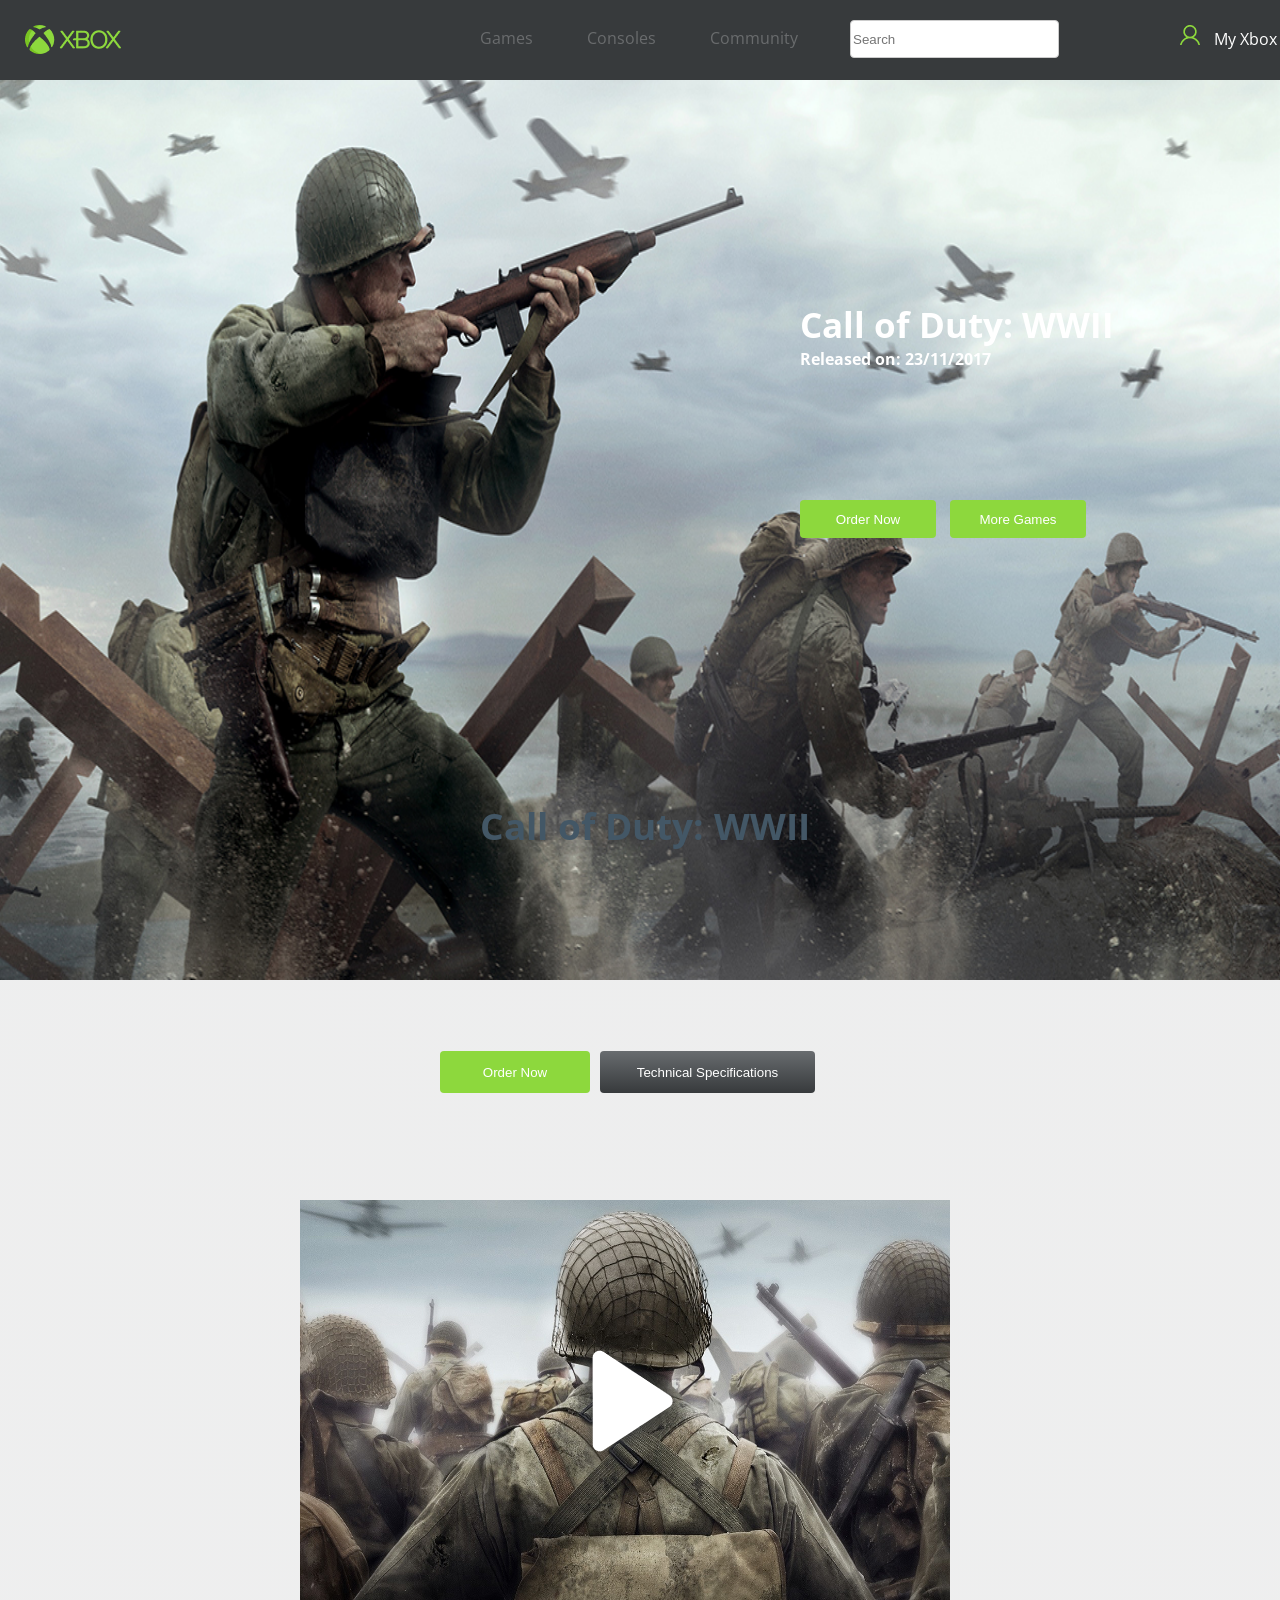
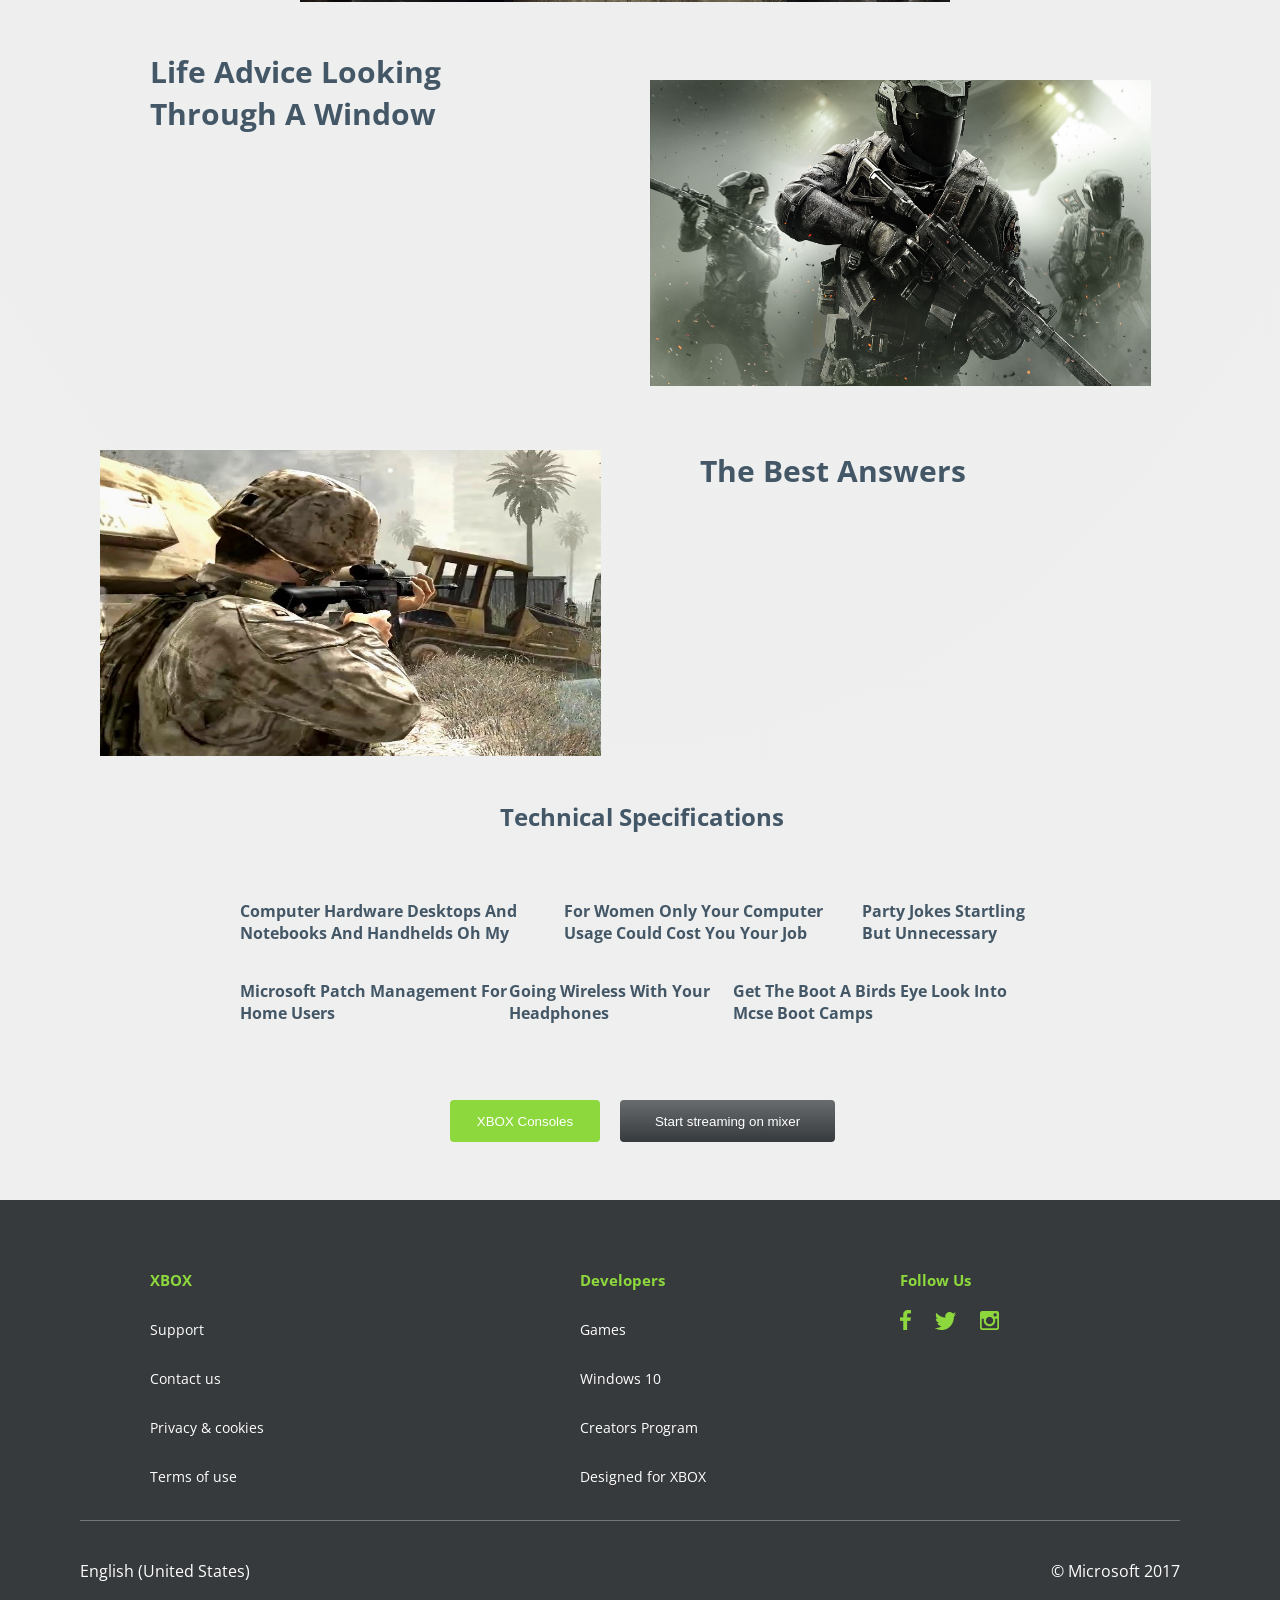
==== page2/index.html @ e5c8825f "first commit" ====
<!doctype html>
<html lang="en">
<head>
    <meta charset="UTF-8">
    <meta name="viewport"
          content="width=device-width, user-scalable=no, initial-scale=1.0, maximum-scale=1.0, minimum-scale=1.0">
    <meta http-equiv="X-UA-Compatible" content="ie=edge">
    <title>Next Page</title>
    <link rel="stylesheet" href="style.css">
</head>
<body>
<img src="./image/soldat.png" alt="" class="main">
<header>
    <div class="container">
        <div class="logo">
            <img src="./image/xbox.png" alt="" class="logotip">
        </div>
        <div class="menu">
            <a href="#">Games</a>
            <a href="#">Consoles</a>
            <a href="#">Community</a>

        </div>
        <div class="inputs">
            <input type="text" placeholder="Search">
        </div>
        <div class="users">
            <img src="./image/user.png" alt="">
            <a href="#">My Xbox</a>
        </div>
    </div>
</header>
<div class="container">
    <div class="centertext">
        <h3>Call of Duty: WWII</h3>
        <h4>Released on: 23/11/2017</h4>
    </div>
    <div class="buttons">
        <button class="button1">Order Now</button>
        <button class="button2">More  Games</button>
    </div>
</div>
<div class="container">
    <div class="center">
    <div class="text">
        <h3>Call of Duty: WWII</h3>
        <button class="button3">Order Now</button>
        <button class="button4">Technical Specifications</button>
    </div>
        <div class="soldaty">
            <img src="./image/soldy.png" alt="" class="one">
            <img src="./image/strela.png" alt="" class="strelka">
        </div>
    </div>
    <div class="weare">
        <h3>Life Advice Looking Through A Window</h3>
        <img src="./image/bot.png" alt="" class="boty">
    </div>
    <div class="weare2">
        <img src="./image/gun.png" alt="" class="obrez">
        <h3>The Best Answers</h3>
    </div>
</div>
<div class="container">
    <div class="predfooter">
        <h2>Technical Specifications</h2>
        <div class="ones">
            <p>Computer Hardware Desktops And Notebooks And Handhelds Oh My</p>
            <p>For Women Only Your Computer Usage Could Cost You Your Job</p>
            <p>Party Jokes Startling But Unnecessary</p>
        </div>
        <div class="second">
            <p>Microsoft Patch Management For Home Users</p>
            <p>Going Wireless With Your Headphones</p>
            <p>Get The Boot A Birds Eye Look Into Mcse Boot Camps</p>
        </div>
        <div class="buttony">
            <button class="button5">XBOX Consoles</button>
            <button class="button6">Start streaming on mixer</button>
        </div>
    </div>
</div>
<footer>
    <div class="container">
        <div class="main-block">
            <div class="box-11">
                <h5>XBOX</h5>
                <a href="#">Support</a>
                <a href="#">Contact us</a>
                <a href="#">Privacy & cookies</a>
                <a href="#">Terms of use</a>
            </div>
            <div class="box-12">
                <h5>Developers</h5>
                <a href="#">Games</a>
                <a href="#">Windows 10</a>
                <a href="#">Creators Program</a>
                <a href="#">Designed for XBOX</a>
            </div>
            <div class="box-13">
                <h5>Follow Us</h5>
                <a href="#"><img src="./image/Faacebook.png" alt=""></a>
                <a href="#"><img src="./image/Twitter.png" alt=""></a>
                <a href="#"><img src="./image/Instagram.png" alt=""></a>
            </div>
            <div class="line">
                <div>
                    <p class="pio">English (United States)</p>
                    <p class="pit"> © Microsoft 2017</p>
                </div>

            </div>
        </div>
    </div>
</footer>
</body>
</html>
---- page2/style.css ----
@import url('https://fonts.googleapis.com/css2?family=Open+Sans:wght@300&display=swap');
*{
    margin: 0 auto;
    box-sizing: border-box;
}
.main{
    position: absolute;
    top: 80px;
    width: 100%;
    height: 100vh;
}
header{
    position: absolute;
    top: 0;
    width: 100%;
    height: 80px;
    background: #373A3C;
}
.logo{
    position: absolute;
    top: 25px;
    left: 25px;
}
.container{
    font-family: 'Open Sans', sans-serif;
}
.menu {
    position: absolute;
    left: 430px;
    opacity: 0.5;
    top: 27px;
}
.menu a{
    color: rgba(255, 255, 255, 0.5);
    text-decoration: none;
    margin-left: 50px;
}
.inputs input{
    position: absolute;
    width: 209px;
    height: 38px;
    left: 850px;
    top: 20px;
    background: #FFFFFF;
    border: 1px solid #CCCCCC;
    box-sizing: border-box;
    border-radius: 4px;
}
.users{
    position: absolute;
    left: 1180px;
    top: 25px;
}
.users a{
    color: white;
    text-decoration: none;
    margin-left: 10px;
}
.centertext{
    position: absolute;
    color: white;
    top: 300px;
    left: 800px;
    font-size: 30px;
}
.centertext h4{
    font-size: 16px;
}
.buttons{
    position: absolute;
    top: 500px;
    left: 800px;

}
.button1{
    width: 136px;
    height: 38px;
    background: #8DD83D;
    border: 0;
    border-radius: 4px;
    color: white;
}
.button2{
    width: 136px;
    height: 38px;
    background: #8DD83D;
    border: 0;
    border-radius: 4px;
    margin-left: 10px;
    color: white;
}
.center{
    width: 100%;
    height: 2800px;
    background: radial-gradient(100% 100% at 50% 0%, rgba(76, 80, 82, 0.1) 0%, rgba(95, 98, 101, 0.1) 100%);
}
.text{
    position: absolute;
    top: 800px;
    color: #435766;
    left: 480px;
    font-size: 32px;
}
.text button{
    margin-top: 200px;
}
.button3{
    position: absolute;
    background: #8DD83D;
    width: 150px;
    height: 42px;
    border: none;
    border-radius: 4px;
    color: white;
    left: -40px;
}
.button4{
    position: absolute;
    background: linear-gradient(180deg, #686C6F 0%, #373A3C 100%);
    width: 215px;
    height: 42px;
    left: 120px;
    border: none;
    border-radius: 4px;
    color: white;
}
.soldaty{
    position: absolute;
    top: 1200px;
    left: 300px;
}
.one{
    position: absolute;
    width: 650px;
    height:402px;
}
.strelka{
    position: absolute;
    top: 130px;
    left: 270px;
}
.weare{
    position: absolute;
    color: #435766;
    top: 1650px;
    font-size: 26px;
    width: 300px;
    left: 150px;
}
.boty{
    position: absolute;
    height: 306px;
    width: 501px;
    left: 500px;
    top: 30px;

}
.weare2{
    position: absolute;
    color: #435766;
    top: 2500px;

}
.obrez{
    position: absolute;
    width: 501px;
    height: 306px;
    top: -450px;
    left: 100px;
}
.weare2 h3{
     position: absolute;
    left: 700px;
    top: -450px;
    width: 400px;
    font-size: 30px;
}
.ones{
    position: absolute;
    display: flex;
    justify-content: space-between;
    width: 800px;
    top: 2500px;
    left: 240px;
    color: #435766;
    font-weight: bold;

}
.second{
    position: absolute;
    display: flex;
    justify-content: space-between;
    width: 800px;
    top: 2580px;
    left: 240px;
    color: #435766;
    font-weight: bold;

}
.predfooter h2{
    position: absolute;
    top: 2400px;
    left: 500px;
    color: #435766;
}
.button5{
    position: absolute;
    background: #8DD83D;
    width: 150px;
    height: 42px;
    border: none;
    border-radius: 4px;
    color: white;
    left: 450px;
    top: 2700px;
}
.button6{
    position: absolute;
    background: linear-gradient(180deg, #686C6F 0%, #373A3C 100%);
    width: 215px;
    height: 42px;
    left: 620px;
    border: none;
    border-radius: 4px;
    color: white;
    top: 2700px;
}
footer{
    position: absolute;
    background: #373A3C;
    width: 100%;
    height: 400px;
    top: 2800px;

}
.box-11{
    position: absolute;
    top: 70px;
    left: 150px;
    font-size: 14px;
}
.box-11 h5{
    color: #8DD83D;
    font-size: 15px;
}
.box-11 a{
    color: white;
    text-decoration: none;
    display: block;
    margin-top: 30px;
    font-size: 14px;

}
.box-12{
    position: absolute;
    top: 70px;
    left: 580px;
    font-size: 14px;
}
.box-12 h5{
    color: #8DD83D;
    font-size: 15px;
}
.box-12 a{
    color: white;
    text-decoration: none;
    display: block;
    margin-top: 30px;
    font-size: 14px;

}
.box-13{
    position: absolute;
    top: 70px;
    left: 880px;
    font-size: 14px;
}
.box-13 h5{
    color: #8DD83D;
    font-size: 15px;
    margin-left: 20px;
}
.box-13 a{
    color: white;
    margin-left: 20px;
    font-size: 14px;

}
.box-13 img{
    margin-top: 20px;
}
.line{
    position: absolute;
    border-bottom: 1px solid rgba(255,255,255, 0.3);
    top: 320px;
    width: 1100px;
    left: 80px;
}
.line div p{
    color: white;
}
.pio{
    position: absolute;
    top: 40px;
    opacity: 1;
}
.pit{
    position: absolute;
    right: 0;
    top: 40px;
}
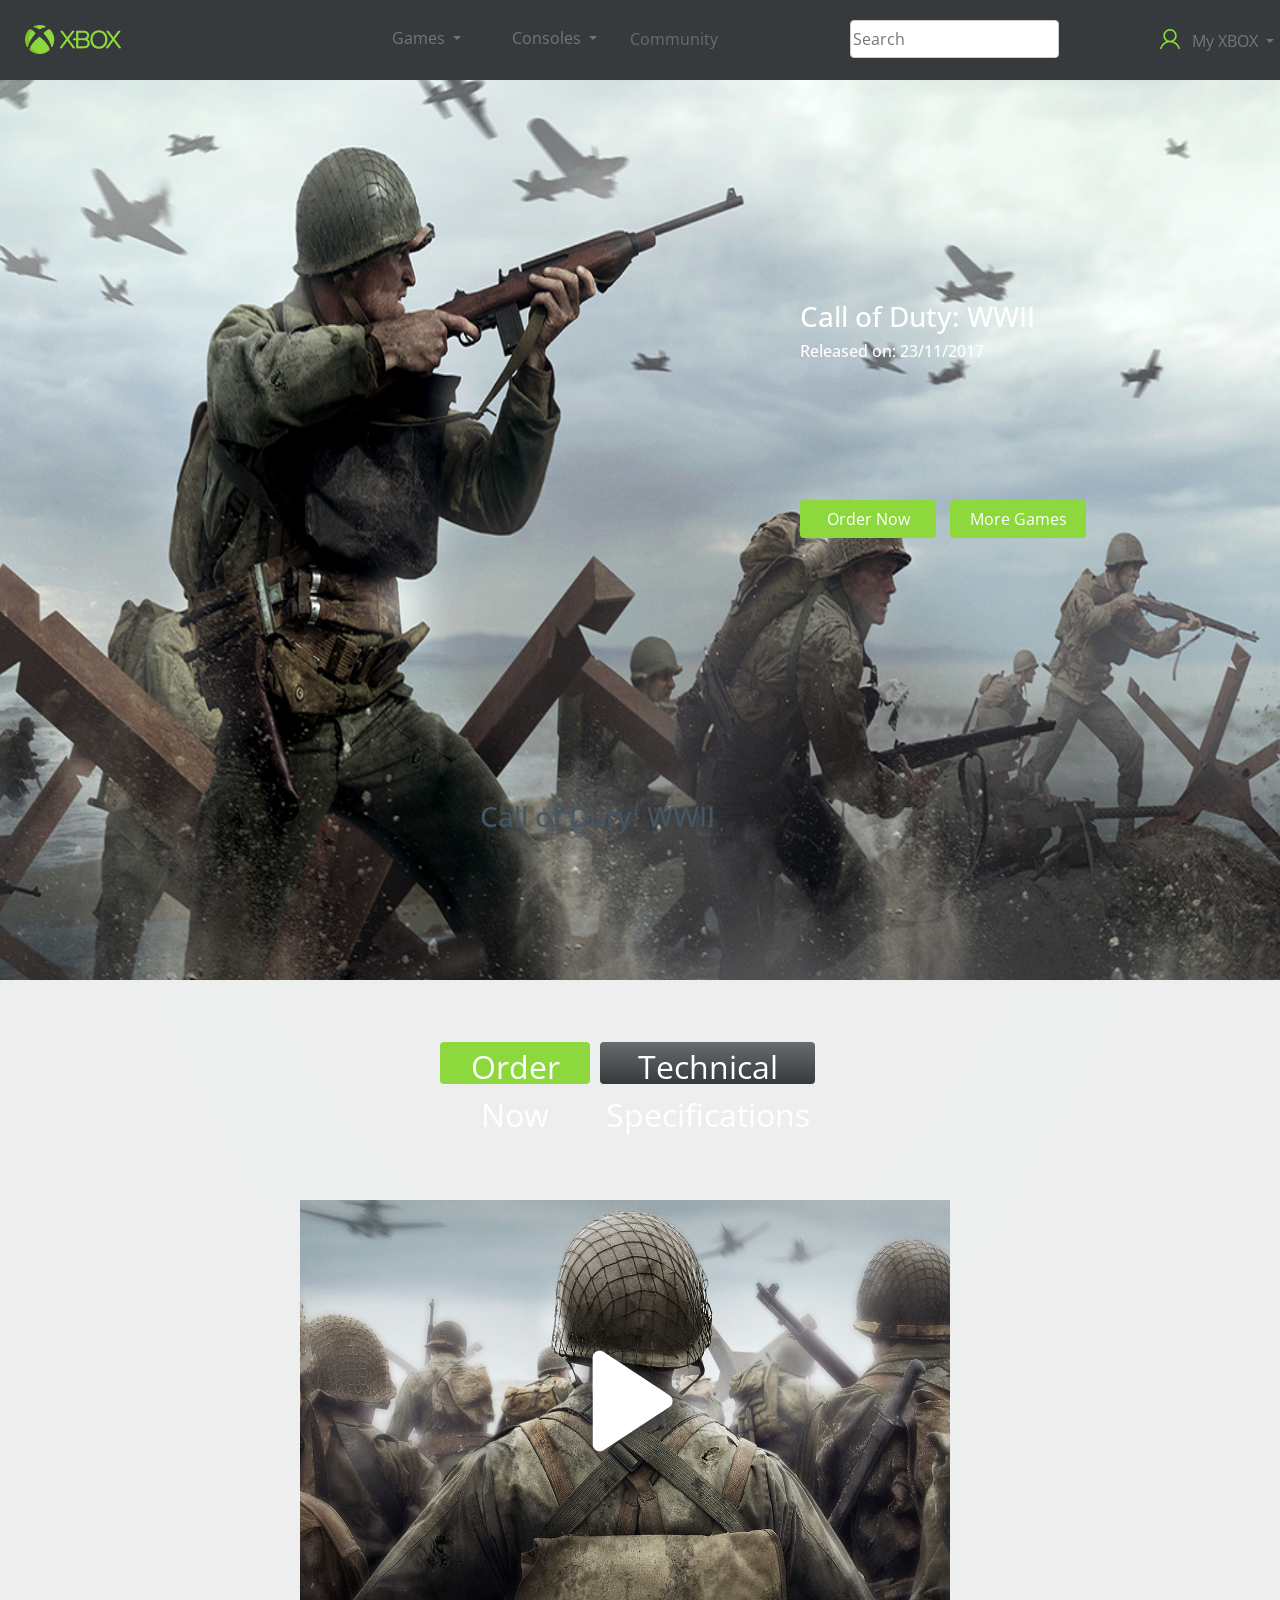
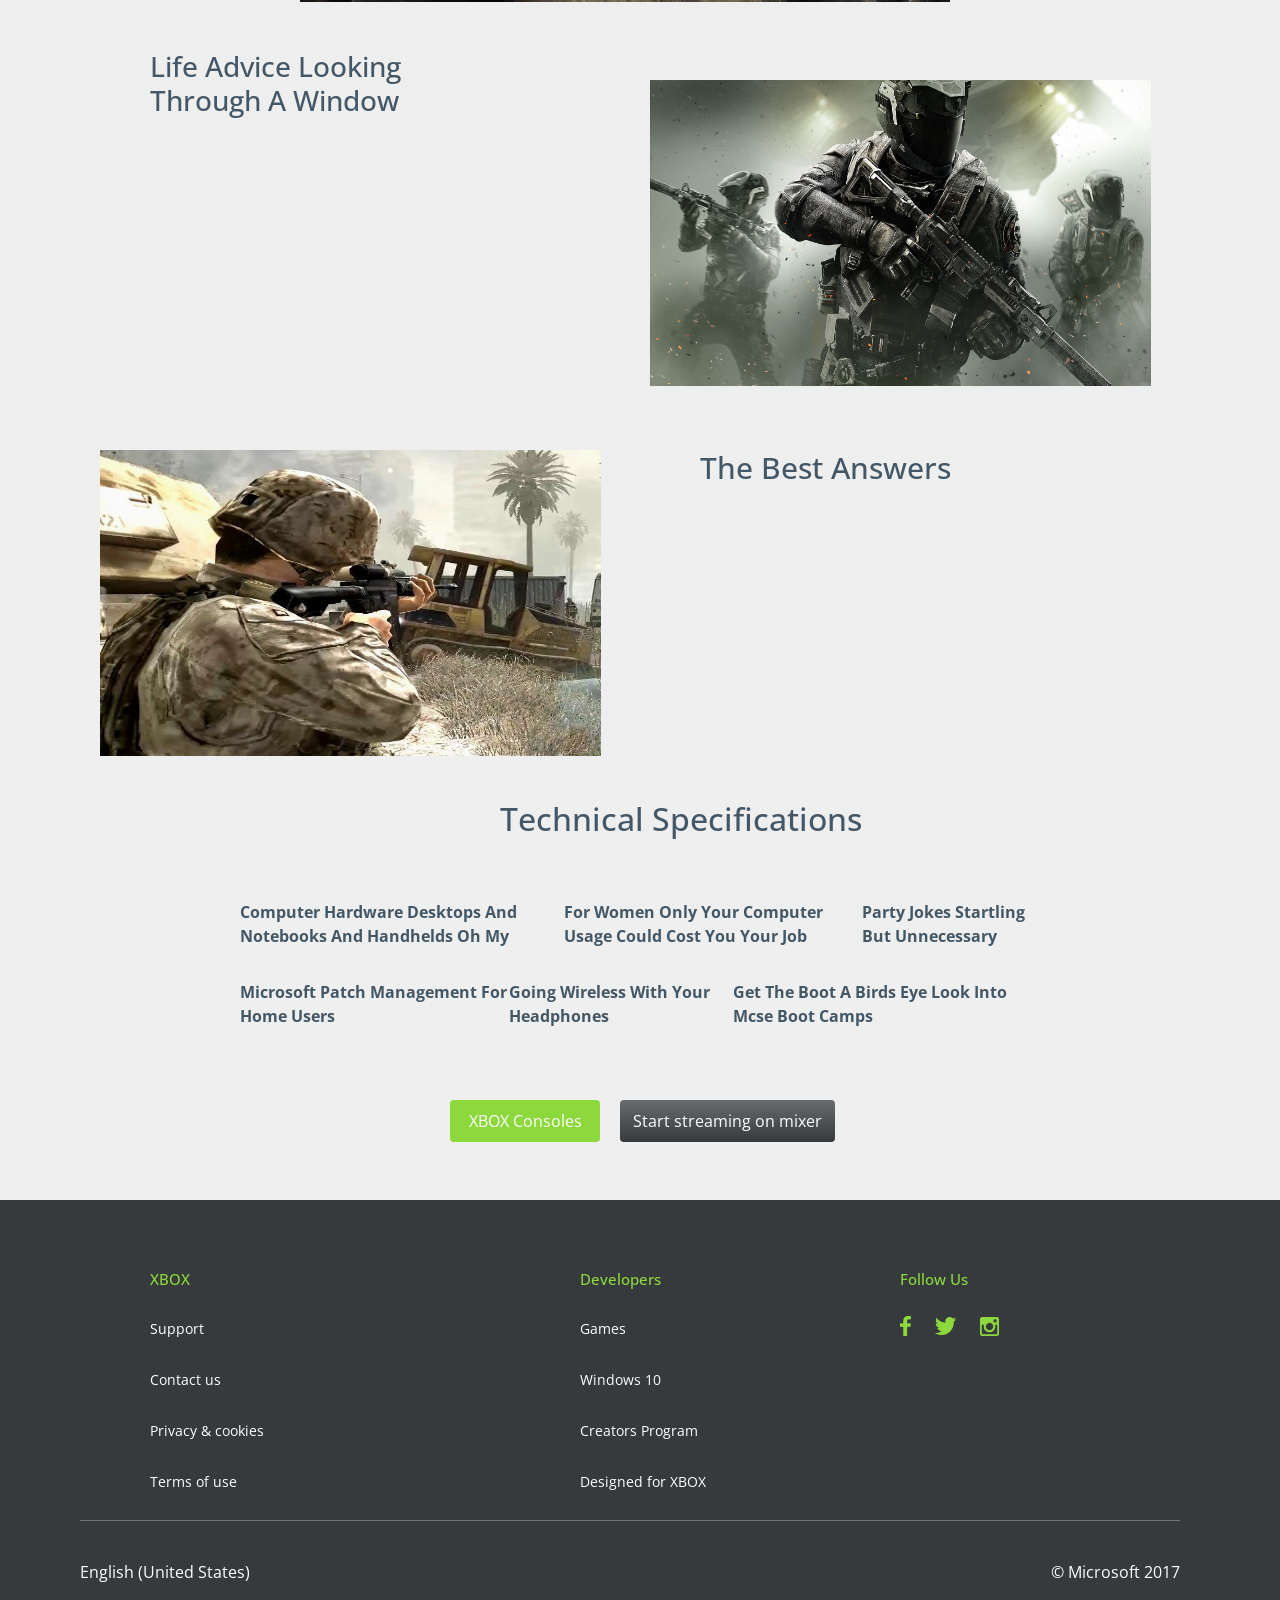
==== commit c44519ca: "update" ====
--- a/page2/index.html
+++ b/page2/index.html
@@ -7,17 +7,39 @@
     <meta http-equiv="X-UA-Compatible" content="ie=edge">
     <title>Next Page</title>
     <link rel="stylesheet" href="style.css">
+    <link href="https://cdn.jsdelivr.net/npm/bootstrap@5.0.0-beta2/dist/css/bootstrap.min.css" rel="stylesheet" integrity="sha384-BmbxuPwQa2lc/FVzBcNJ7UAyJxM6wuqIj61tLrc4wSX0szH/Ev+nYRRuWlolflfl" crossorigin="anonymous">
 </head>
 <body>
 <img src="./image/soldat.png" alt="" class="main">
 <header>
-    <div class="container">
+    <div class="dropdowns">
+        <div class="dropdown">
+            <button class="btn btn-secondary dropdown-toggle" type="button" id="dropdownMenuButton1" data-bs-toggle="dropdown" aria-expanded="false">
+                Games
+            </button>
+            <ul class="dropdown-menu" aria-labelledby="dropdownMenuButton1">
+                <li><a class="dropdown-item" href="#">Two Page</a></li>
+                <li><a class="dropdown-item" href="#">Another action</a></li>
+                <li><a class="dropdown-item" href="#">Something else here</a></li>
+            </ul>
+        </div>
+    </div>
+    <div class="dropdown1">
+        <button class="btn btn-secondary dropdown-toggle" type="button" id="dropdownMenuButton1" data-bs-toggle="dropdown" aria-expanded="false">
+            Consoles
+        </button>
+        <ul class="dropdown-menu" aria-labelledby="dropdownMenuButton1">
+            <li><a class="dropdown-item" href="#">Action</a></li>
+            <li><a class="dropdown-item" href="#">Another action</a></li>
+            <li><a class="dropdown-item" href="#">Something else here</a></li>
+        </ul>
+    </div>
+    </div>
+    <div class="container1">
         <div class="logo">
             <img src="./image/xbox.png" alt="" class="logotip">
         </div>
         <div class="menu">
-            <a href="#">Games</a>
-            <a href="#">Consoles</a>
             <a href="#">Community</a>
 
         </div>
@@ -26,11 +48,20 @@
         </div>
         <div class="users">
             <img src="./image/user.png" alt="">
-            <a href="#">My Xbox</a>
+            <div class="dropdown2">
+                <button class="btn btn-secondary dropdown-toggle" type="button" id="dropdownMenuButton1" data-bs-toggle="dropdown" aria-expanded="false">
+                    My XBOX
+                </button>
+                <ul class="dropdown-menu" aria-labelledby="dropdownMenuButton1">
+                    <li><a class="dropdown-item" href="#">Action</a></li>
+                    <li><a class="dropdown-item" href="#">Another action</a></li>
+                    <li><a class="dropdown-item" href="#">Something else here</a></li>
+                </ul>
+            </div>
         </div>
     </div>
 </header>
-<div class="container">
+<div class="container1">
     <div class="centertext">
         <h3>Call of Duty: WWII</h3>
         <h4>Released on: 23/11/2017</h4>
@@ -40,7 +71,7 @@
         <button class="button2">More  Games</button>
     </div>
 </div>
-<div class="container">
+<div class="container1">
     <div class="center">
     <div class="text">
         <h3>Call of Duty: WWII</h3>
@@ -61,7 +92,7 @@
         <h3>The Best Answers</h3>
     </div>
 </div>
-<div class="container">
+<div class="container1">
     <div class="predfooter">
         <h2>Technical Specifications</h2>
         <div class="ones">
@@ -81,7 +112,7 @@
     </div>
 </div>
 <footer>
-    <div class="container">
+    <div class="container1">
         <div class="main-block">
             <div class="box-11">
                 <h5>XBOX</h5>
@@ -113,5 +144,6 @@
         </div>
     </div>
 </footer>
+<script src="https://cdn.jsdelivr.net/npm/bootstrap@5.0.0-beta2/dist/js/bootstrap.bundle.min.js" integrity="sha384-b5kHyXgcpbZJO/tY9Ul7kGkf1S0CWuKcCD38l8YkeH8z8QjE0GmW1gYU5S9FOnJ0" crossorigin="anonymous"></script>
 </body>
 </html>
--- a/page2/style.css
+++ b/page2/style.css
@@ -16,17 +16,52 @@
     height: 80px;
     background: #373A3C;
 }
+.dropdown{
+    left: -210px;
+    top: 20px;
+    width: 100px;
+    font-family: 'Open Sans', sans-serif;
+}
+.dropdown button{
+    background: none;
+    border: none;
+    opacity: 0.3;
+}
+.dropdown1{
+    position: absolute;
+    left: 500px;
+    top: 20px;
+    width: 100px;
+    font-family: 'Open Sans', sans-serif;
+}
+.dropdown1 button{
+    background: none;
+    border: none;
+    opacity: 0.3;
+}
+.dropdown2{
+    position: absolute;
+    left:20px;
+    top: -2px;
+    width: 100px;
+    font-family: 'Open Sans', sans-serif;
+}
+.dropdown2 button {
+    background: none;
+    border: none;
+    opacity: 0.3;
+}
 .logo{
     position: absolute;
     top: 25px;
     left: 25px;
 }
-.container{
+.container1{
     font-family: 'Open Sans', sans-serif;
 }
 .menu {
     position: absolute;
-    left: 430px;
+    left: 580px;
     opacity: 0.5;
     top: 27px;
 }
@@ -48,13 +83,8 @@
 }
 .users{
     position: absolute;
-    left: 1180px;
+    left: 1160px;
     top: 25px;
-}
-.users a{
-    color: white;
-    text-decoration: none;
-    margin-left: 10px;
 }
 .centertext{
     position: absolute;
@@ -70,7 +100,6 @@
     position: absolute;
     top: 500px;
     left: 800px;
-
 }
 .button1{
     width: 136px;
@@ -159,7 +188,6 @@
     position: absolute;
     color: #435766;
     top: 2500px;
-
 }
 .obrez{
     position: absolute;
@@ -184,7 +212,6 @@
     left: 240px;
     color: #435766;
     font-weight: bold;
-
 }
 .second{
     position: absolute;
@@ -195,7 +222,6 @@
     left: 240px;
     color: #435766;
     font-weight: bold;
-
 }
 .predfooter h2{
     position: absolute;
@@ -231,7 +257,6 @@
     width: 100%;
     height: 400px;
     top: 2800px;
-
 }
 .box-11{
     position: absolute;
@@ -249,7 +274,6 @@
     display: block;
     margin-top: 30px;
     font-size: 14px;
-
 }
 .box-12{
     position: absolute;
@@ -267,7 +291,6 @@
     display: block;
     margin-top: 30px;
     font-size: 14px;
-
 }
 .box-13{
     position: absolute;
@@ -284,7 +307,6 @@
     color: white;
     margin-left: 20px;
     font-size: 14px;
-
 }
 .box-13 img{
     margin-top: 20px;
@@ -308,4 +330,143 @@
     position: absolute;
     right: 0;
     top: 40px;
+}
+@media all and (max-width: 812px){
+    .main{
+        height: 50vh;
+        top: 300px;
+    }
+    header{
+        height: 300px;
+    }
+    .dropdown{
+        left: -100px;
+        top: 63px;
+    }
+    .dropdown button{
+        font-size: 20px;
+    }
+    .dropdown1{
+        left: 230px;
+        top: 65px;
+
+    }
+    .dropdown1 button{
+        font-size: 20px;
+    }
+    .menu{
+        flex-direction: column;
+        color: black;
+        left: 80px;
+        top: 120px;
+        font-size: 20px;
+        text-align: center;
+    }
+    .inputs input{
+        left: 90px;
+        top: 170px;
+    }
+    .users{
+        left: 250px;
+    }
+    .centertext{
+        left: 50px;
+        top: 450px;
+        text-align: center;
+    }
+    .buttons{
+        left: 40px;
+        top: 600px;
+    }
+    .text{
+        left: 40px;
+        top: 720px;
+    }
+    .one{
+        left: -287px;
+        width: 350px;
+        height: 250px;
+        top: -100px;
+    }
+    .strelka{
+        left: -160px;
+        width: 100px;
+        height: 100px;
+        top: -20px;
+    }
+    .weare{
+        left: 60px;
+        top: 1400px;
+    }
+    .boty{
+        left: -25px;
+        width: 300px;
+        height: 200px;
+        top: 150px;
+    }
+    .weare2{
+        left: -630px;
+        top: 2250px;
+
+    }
+    .obrez{
+        width: 300px;
+        height: 200px;
+        left: 665px;
+        top: -370px;
+    }
+    .weare2 h3{
+        width: 250px;
+    }
+    .predfooter h2{
+        left: 60px;
+        top: 2150px;
+    }
+    .ones{
+        flex-direction: column;
+        left: 100px;
+        width: 200px;
+        top: 2200px;
+    }
+    .ones p{
+        margin-top: 15px;
+    }
+    .second{
+        flex-direction: column;
+        left: 100px;
+        width: 200px;
+        top: 2450px;
+    }
+    .second p{
+        margin-top: 15px;
+    }
+    footer {
+        top:2800px;
+        height: 700px;
+    }
+    .box-11{
+        left: 25px;
+    }
+    .box-12{
+        left: 225px;
+        text-align: right;
+    }
+    .box-13{
+        left: 100px;
+        text-align: center;
+        top: 400px;
+    }
+    .line{
+        width: 350px;
+        left: 10px;
+        top: 600px;
+    }
+    .button5{
+        left: 10px;
+    }
+    .button6{
+        left: 190px;
+        width: 180px;
+    }
+
 }
